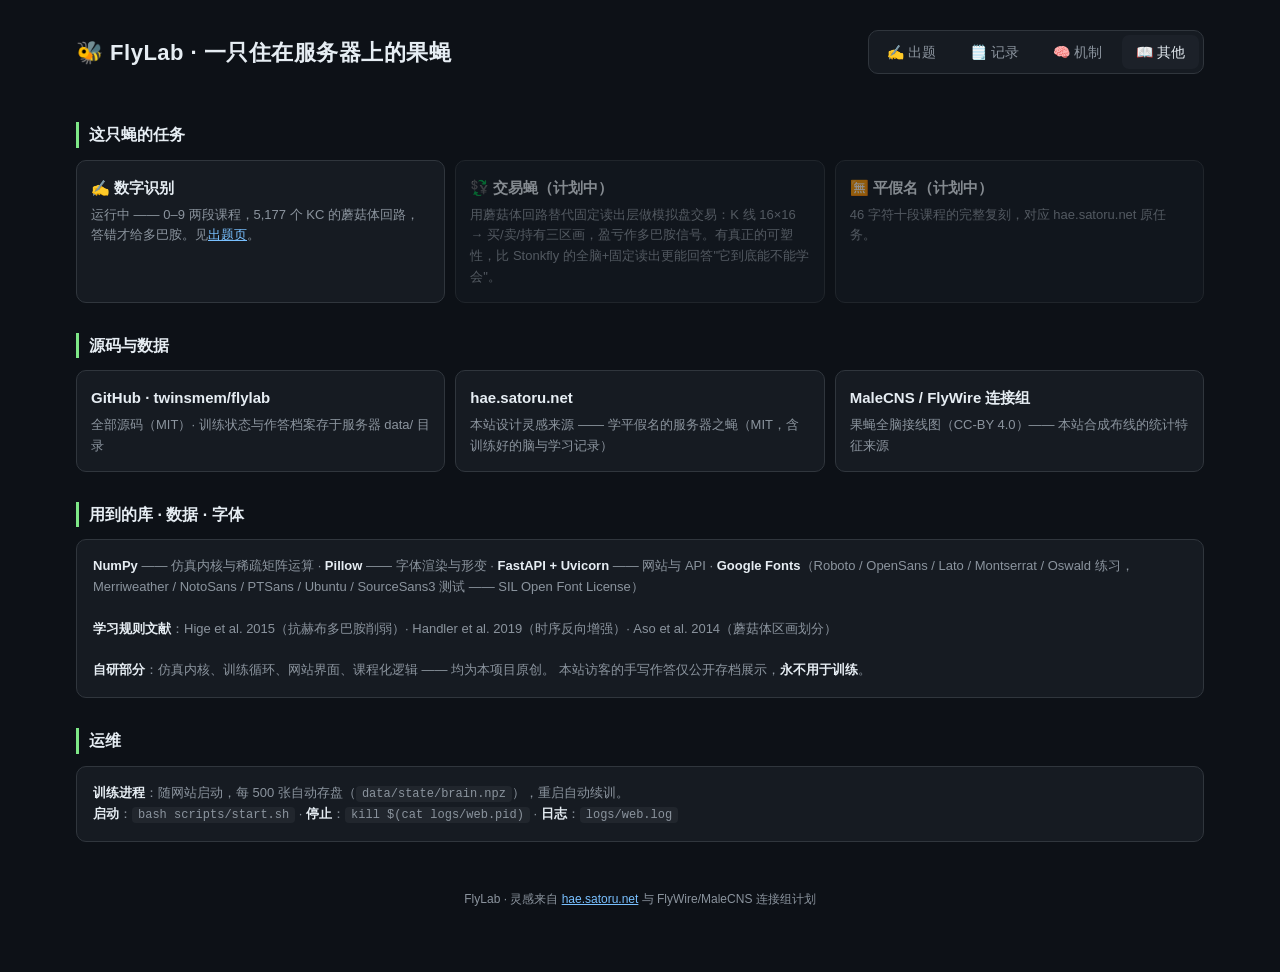
==== static/about.html @ 0ac6a88a "Site v2: 4-page structure modeled after hae.satoru.net - Pages: quiz (auto-quiz + brain activity sid" ====
<!DOCTYPE html>
<html lang="zh-CN">
<head>
<meta charset="UTF-8">
<meta name="viewport" content="width=device-width, initial-scale=1.0">
<title>其他 · FlyLab</title>
<link rel="stylesheet" href="/static/style.css">
</head>
<body>
<div class="wrap">
  <div class="topbar">
    <h1>🐝 FlyLab · 一只住在服务器上的果蝇</h1>
    <nav class="nav">
      <a href="/">✍️ 出题</a>
      <a href="/records">🗒️ 记录</a>
      <a href="/mechanism">🧠 机制</a>
      <a href="/about" class="active">📖 其他</a>
    </nav>
  </div>

  <h2>这只蝇的任务</h2>
  <div class="linkgrid">
    <div class="linkcard">
      <b>✍️ 数字识别</b>
      <div class="desc">运行中 —— 0–9 两段课程，5,177 个 KC 的蘑菇体回路，答错才给多巴胺。见<a href="/">出题页</a>。</div>
    </div>
    <div class="linkcard disabled">
      <b>💱 交易蝇（计划中）</b>
      <div class="desc">用蘑菇体回路替代固定读出层做模拟盘交易：K 线 16×16 → 买/卖/持有三区画，盈亏作多巴胺信号。有真正的可塑性，比 Stonkfly 的全脑+固定读出更能回答"它到底能不能学会"。</div>
    </div>
    <div class="linkcard disabled">
      <b>🈚 平假名（计划中）</b>
      <div class="desc">46 字符十段课程的完整复刻，对应 hae.satoru.net 原任务。</div>
    </div>
  </div>

  <h2>源码与数据</h2>
  <div class="linkgrid">
    <a class="linkcard" href="https://github.com/twinsmem/flylab" target="_blank">
      <b>GitHub · twinsmem/flylab</b>
      <div class="desc">全部源码（MIT）· 训练状态与作答档案存于服务器 data/ 目录</div>
    </a>
    <a class="linkcard" href="https://hae.satoru.net/" target="_blank">
      <b>hae.satoru.net</b>
      <div class="desc">本站设计灵感来源 —— 学平假名的服务器之蝇（MIT，含训练好的脑与学习记录）</div>
    </a>
    <a class="linkcard" href="https://male-cns.janelia.org/" target="_blank">
      <b>MaleCNS / FlyWire 连接组</b>
      <div class="desc">果蝇全脑接线图（CC-BY 4.0）—— 本站合成布线的统计特征来源</div>
    </a>
  </div>

  <h2>用到的库 · 数据 · 字体</h2>
  <div class="panel doc">
    <b>NumPy</b> —— 仿真内核与稀疏矩阵运算 · <b>Pillow</b> —— 字体渲染与形变 ·
    <b>FastAPI + Uvicorn</b> —— 网站与 API ·
    <b>Google Fonts</b>（Roboto / OpenSans / Lato / Montserrat / Oswald 练习，Merriweather / NotoSans / PTSans / Ubuntu / SourceSans3 测试 —— SIL Open Font License）<br><br>
    <b>学习规则文献</b>：Hige et al. 2015（抗赫布多巴胺削弱）· Handler et al. 2019（时序反向增强）·
    Aso et al. 2014（蘑菇体区画划分）<br><br>
    <b>自研部分</b>：仿真内核、训练循环、网站界面、课程化逻辑 —— 均为本项目原创。
    本站访客的手写作答仅公开存档展示，<b>永不用于训练</b>。
  </div>

  <h2>运维</h2>
  <div class="panel doc">
    <b>训练进程</b>：随网站启动，每 500 张自动存盘（<code>data/state/brain.npz</code>），重启自动续训。<br>
    <b>启动</b>：<code>bash scripts/start.sh</code> · <b>停止</b>：<code>kill $(cat logs/web.pid)</code> · <b>日志</b>：<code>logs/web.log</code>
  </div>

  <footer>FlyLab · 灵感来自 <a href="https://hae.satoru.net/" target="_blank">hae.satoru.net</a> 与 FlyWire/MaleCNS 连接组计划</footer>
</div>
</body>
</html>
---- static/style.css ----
/* FlyLab 全站共用样式（仿 hae.satoru.net 暗色风） */
:root {
  --bg: #0d1117; --panel: #161b22; --panel2: #1c2129; --border: #30363d;
  --text: #e6edf3; --dim: #8b949e; --accent: #7ee787; --red: #ff7b72;
  --blue: #79c0ff; --gold: #d29922;
}
* { box-sizing: border-box; margin: 0; padding: 0; }
body { background: var(--bg); color: var(--text); font-family: "Segoe UI", "Microsoft YaHei", sans-serif; line-height: 1.6; }
.wrap { max-width: 1160px; margin: 0 auto; padding: 20px 16px 64px; }

/* 顶栏：标题 + 导航 */
.topbar { display: flex; justify-content: space-between; align-items: center; flex-wrap: wrap; gap: 12px; padding: 10px 0 18px; }
.topbar h1 { font-size: 22px; letter-spacing: 0.5px; }
.nav { display: flex; gap: 6px; background: var(--panel); border: 1px solid var(--border); border-radius: 10px; padding: 4px; }
.nav a { color: var(--dim); text-decoration: none; padding: 6px 14px; border-radius: 7px; font-size: 14px; }
.nav a.active { background: var(--panel2); color: var(--text); }
.nav a:hover { color: var(--text); }

h2 { font-size: 16px; margin: 30px 0 12px; padding-left: 10px; border-left: 3px solid var(--accent); }
.panel { background: var(--panel); border: 1px solid var(--border); border-radius: 10px; padding: 16px; }
.doc { font-size: 13px; color: var(--dim); }
.doc b { color: var(--text); }
.doc code { background: #21262d; padding: 1px 6px; border-radius: 4px; font-size: 12px; }
footer { text-align: center; color: var(--dim); font-size: 12px; margin-top: 48px; }
a { color: var(--blue); }

/* 统计卡 */
.stats { display: flex; gap: 12px; justify-content: center; flex-wrap: wrap; margin: 18px 0; }
.stat { background: var(--panel); border: 1px solid var(--border); border-radius: 10px; padding: 12px 22px; text-align: center; min-width: 130px; }
.stat .num { font-size: 24px; font-weight: 700; color: var(--accent); }
.stat .label { font-size: 12px; color: var(--dim); }

button { background: var(--accent); color: #000; border: 0; border-radius: 8px; padding: 8px 18px; font-size: 14px; font-weight: 600; cursor: pointer; margin-right: 8px; }
button.ghost { background: transparent; color: var(--dim); border: 1px solid var(--border); }
button:disabled { opacity: 0.45; cursor: default; }

/* 训练流卡片 */
#stream { display: grid; grid-template-columns: repeat(auto-fill, minmax(96px, 1fr)); gap: 8px; }
.card { border: 1px solid var(--border); border-radius: 8px; padding: 6px; text-align: center; font-size: 11px; position: relative; }
.card img { width: 100%; image-rendering: pixelated; border-radius: 4px; background: #000; display: block; }
.card.ok .pred { color: var(--accent); }
.card.err { border-color: var(--red); }
.card.err .pred { color: var(--red); }
.card .truth { color: var(--dim); }

/* 出题页布局 */
.quizgrid { display: grid; grid-template-columns: 1fr 300px; gap: 14px; align-items: start; }
@media (max-width: 900px) { .quizgrid { grid-template-columns: 1fr; } }
.badge { display: inline-block; background: #1a2b1e; color: var(--accent); border: 1px solid #2ea04366; border-radius: 20px; padding: 3px 14px; font-size: 13px; }
.badge.off { background: var(--panel2); color: var(--dim); border-color: var(--border); }
#quizChar { width: 256px; height: 256px; image-rendering: pixelated; background: #000; border: 1px solid var(--border); border-radius: 8px; display: block; }
#pad { background: #000; border: 1px solid var(--border); border-radius: 8px; cursor: crosshair; touch-action: none; display: block; }
.attempts { margin-top: 10px; font-size: 15px; min-height: 30px; }
.attempts .wrong { color: var(--red); text-decoration: line-through; margin-right: 8px; }
.attempts .right { color: var(--accent); font-size: 20px; font-weight: 700; }
.attempts .giveup { color: var(--red); }
.score { margin-top: 6px; font-size: 26px; font-weight: 800; }
.score small { font-size: 13px; color: var(--dim); font-weight: 400; }
.problem { font-size: 15px; color: var(--dim); margin: 10px 0 6px; }
.problem b { color: var(--text); font-size: 18px; }

/* 脑活动侧栏 */
.brainpanel { background: var(--panel); border: 1px solid var(--border); border-radius: 10px; padding: 12px; font-size: 12px; }
.brainpanel h3 { font-size: 13px; margin-bottom: 8px; color: var(--text); }
.brainpanel h3 .dot { color: var(--accent); }
.brow { display: grid; grid-template-columns: 86px 1fr 62px; gap: 6px; align-items: center; margin: 6px 0; }
.brow canvas { width: 100%; height: 26px; display: block; }
.brow .hz { text-align: right; color: var(--blue); font-variant-numeric: tabular-nums; }
#kcMini { width: 100%; height: 150px; display: block; background: #000; border-radius: 6px; margin-top: 8px; }
.kcnote { color: var(--dim); margin-top: 8px; line-height: 1.5; }
.kcnote b { color: var(--gold); }

/* 掌握度 */
#mastery { display: flex; gap: 8px; flex-wrap: wrap; }
.mc { width: 64px; text-align: center; border: 1px solid var(--border); border-radius: 8px; padding: 6px 2px; }
.mc .c { font-size: 22px; font-weight: 700; }
.mc .a { font-size: 12px; }
.mc.unknown { opacity: 0.35; }
.levelup { color: var(--gold); font-size: 13px; padding: 2px 0; }

/* 作答档案 */
.recgrid { display: grid; grid-template-columns: repeat(auto-fill, minmax(150px, 1fr)); gap: 10px; }
.rec { border: 1px solid var(--red); border-radius: 8px; padding: 8px; font-size: 11px; text-align: center; }
.rec.good { border-color: #2ea043; }
.rec img { width: 72px; height: 72px; image-rendering: pixelated; background: #000; border-radius: 4px; }
.rec .cands { margin-top: 4px; }
.rec .cands .w { color: var(--red); text-decoration: line-through; margin-right: 5px; }
.rec .cands .r { color: var(--accent); font-weight: 700; }
.rec .tag { display: inline-block; margin-top: 4px; border-radius: 4px; padding: 1px 8px; font-size: 10px; background: var(--panel2); color: var(--dim); }
.rec .tag.ok { background: #1a2b1e; color: var(--accent); }
.rec .tag.bad { background: #2d1517; color: var(--red); }

/* 机制页 */
.mechgrid { display: grid; grid-template-columns: 200px 1fr; gap: 18px; align-items: start; }
@media (max-width: 800px) { .mechgrid { grid-template-columns: 1fr; } }
#mechImg { width: 200px; height: 200px; image-rendering: pixelated; background: #000; border: 1px solid var(--border); border-radius: 8px; }
.compbar { display: grid; grid-template-columns: 40px 1fr 60px; gap: 10px; align-items: center; margin: 7px 0; font-size: 14px; }
.compbar .track { background: var(--panel2); border-radius: 5px; height: 14px; overflow: hidden; }
.compbar .fill { height: 100%; background: var(--blue); border-radius: 5px; }
.compbar.winner .fill { background: var(--accent); }
.compbar.winner .cc { color: var(--accent); font-weight: 700; }
.compbar .val { text-align: right; color: var(--dim); font-variant-numeric: tabular-nums; }
.compbar.winner .val { color: var(--accent); }
#kcLarge { width: 100%; height: 340px; display: block; background: #000; border-radius: 8px; }

/* 其他页 */
.linkgrid { display: grid; grid-template-columns: repeat(auto-fill, minmax(280px, 1fr)); gap: 10px; }
.linkcard { background: var(--panel); border: 1px solid var(--border); border-radius: 10px; padding: 14px; text-decoration: none; }
.linkcard b { color: var(--text); font-size: 15px; }
.linkcard .desc { color: var(--dim); font-size: 13px; margin-top: 4px; }
.linkcard.disabled { opacity: 0.55; }
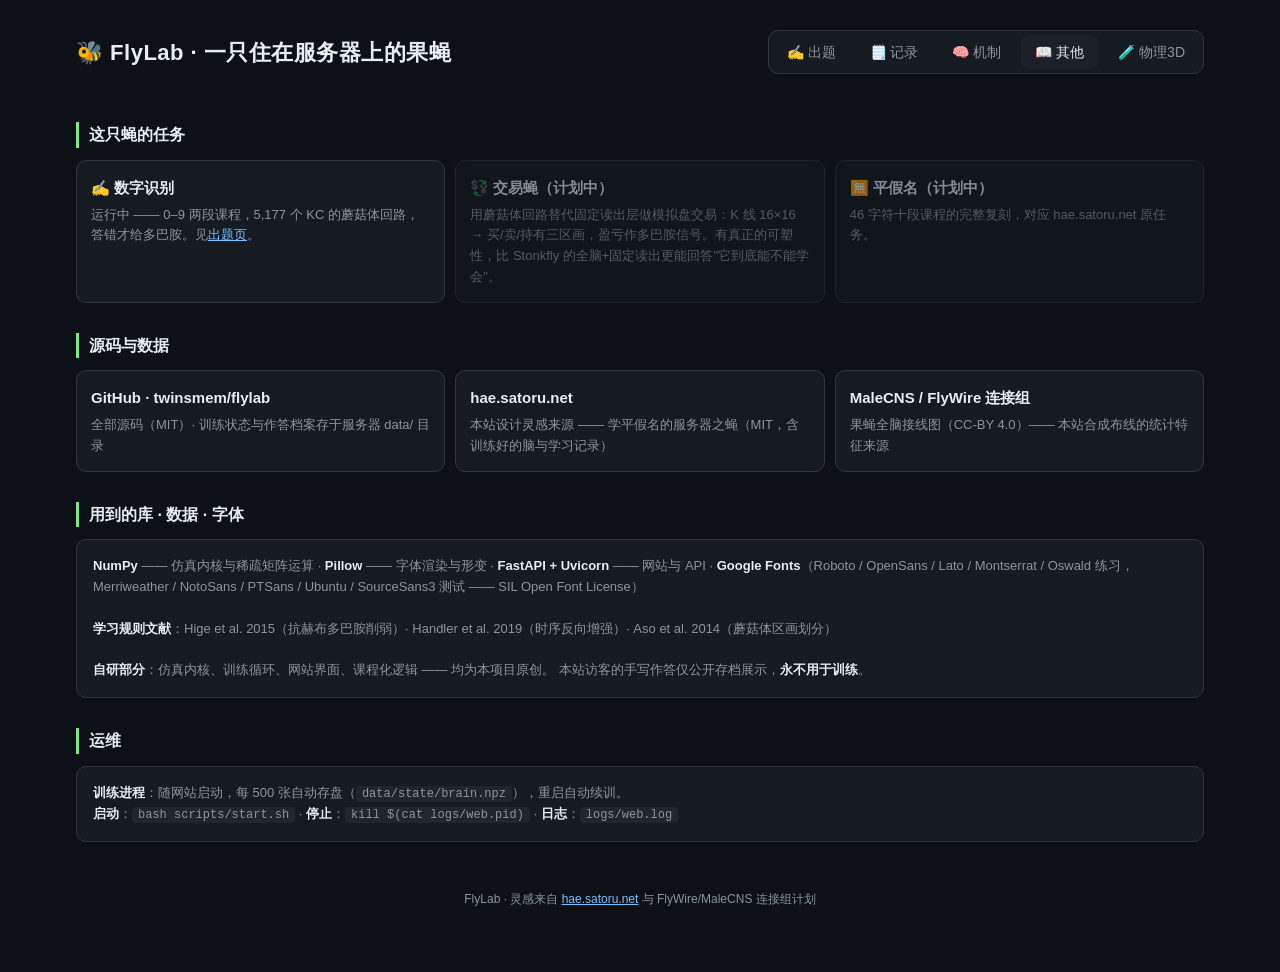
==== commit ead8d9a5: "/mj + /mj3d: two 3D fly visualizations via TuragaLab/flybody - /mj: official flybody walk_imitation " ====
--- a/static/about.html
+++ b/static/about.html
@@ -15,6 +15,7 @@
       <a href="/records">🗒️ 记录</a>
       <a href="/mechanism">🧠 机制</a>
       <a href="/about" class="active">📖 其他</a>
+      <a href="/mj">🧪 物理3D</a>
     </nav>
   </div>
 
--- a/static/style.css
+++ b/static/style.css
@@ -46,8 +46,34 @@
 /* 出题页布局 */
 .quizgrid { display: grid; grid-template-columns: 1fr 300px; gap: 14px; align-items: start; }
 @media (max-width: 900px) { .quizgrid { grid-template-columns: 1fr; } }
+
+/* 3D 舞台 */
+.stage { position: relative; height: 480px; background: #0d1117; border: 1px solid var(--border); border-radius: 10px; overflow: hidden; }
+@media (max-width: 700px) { .stage { height: 380px; } }
+#stage3d { position: absolute; inset: 0; }
+#stage3d canvas { display: block; }
+.stage .fallback { display: none; }
+body.no3d #stage3d { display: none; }
+body.no3d .stage .fallback { display: block; position: absolute; inset: 40px auto auto 50%; transform: translateX(-50%); width: 256px; height: 256px; image-rendering: pixelated; background: #000; border: 1px solid var(--border); border-radius: 8px; }
+body.no3d .stage { height: auto; padding: 24px 0 120px; }
+.hud { position: absolute; z-index: 5; }
+.hud-tl { top: 12px; left: 12px; display: flex; gap: 8px; }
+.hud-tr { top: 12px; right: 12px; margin: 0; }
+.hud-top { top: 14px; left: 50%; transform: translateX(-50%); font-size: 15px; color: var(--dim); background: #0d1117cc; border: 1px solid var(--border); border-radius: 8px; padding: 4px 14px; backdrop-filter: blur(4px); }
+.hud-top b { color: var(--text); font-size: 18px; }
+.hud-bl { bottom: 12px; left: 12px; background: #0d1117cc; border: 1px solid var(--border); border-radius: 8px; padding: 8px 12px; backdrop-filter: blur(4px); max-width: 70%; }
+.lvbadge { background: #1a2b1e; color: var(--accent); border: 1px solid #2ea04366; }
 .badge { display: inline-block; background: #1a2b1e; color: var(--accent); border: 1px solid #2ea04366; border-radius: 20px; padding: 3px 14px; font-size: 13px; }
 .badge.off { background: var(--panel2); color: var(--dim); border-color: var(--border); }
+
+/* 脑活动抽屉（舞台内右侧） */
+.stage .brainpanel { position: absolute; top: 12px; right: 12px; width: 300px; z-index: 6; display: none; box-shadow: 0 8px 30px #000a; }
+.stage .brainpanel.open { display: block; }
+@media (min-width: 1100px) { .stage .brainpanel { display: block; } .hud-tr { display: none; } }
+.brainhead { display: flex; align-items: center; gap: 6px; font-size: 13px; margin-bottom: 8px; color: var(--text); }
+.brainhead .dot { color: var(--accent); }
+.brainx { margin-left: auto; cursor: pointer; color: var(--dim); }
+.brainhead { font-size: 13px; margin-bottom: 8px; color: var(--text); }
 #quizChar { width: 256px; height: 256px; image-rendering: pixelated; background: #000; border: 1px solid var(--border); border-radius: 8px; display: block; }
 #pad { background: #000; border: 1px solid var(--border); border-radius: 8px; cursor: crosshair; touch-action: none; display: block; }
 .attempts { margin-top: 10px; font-size: 15px; min-height: 30px; }
